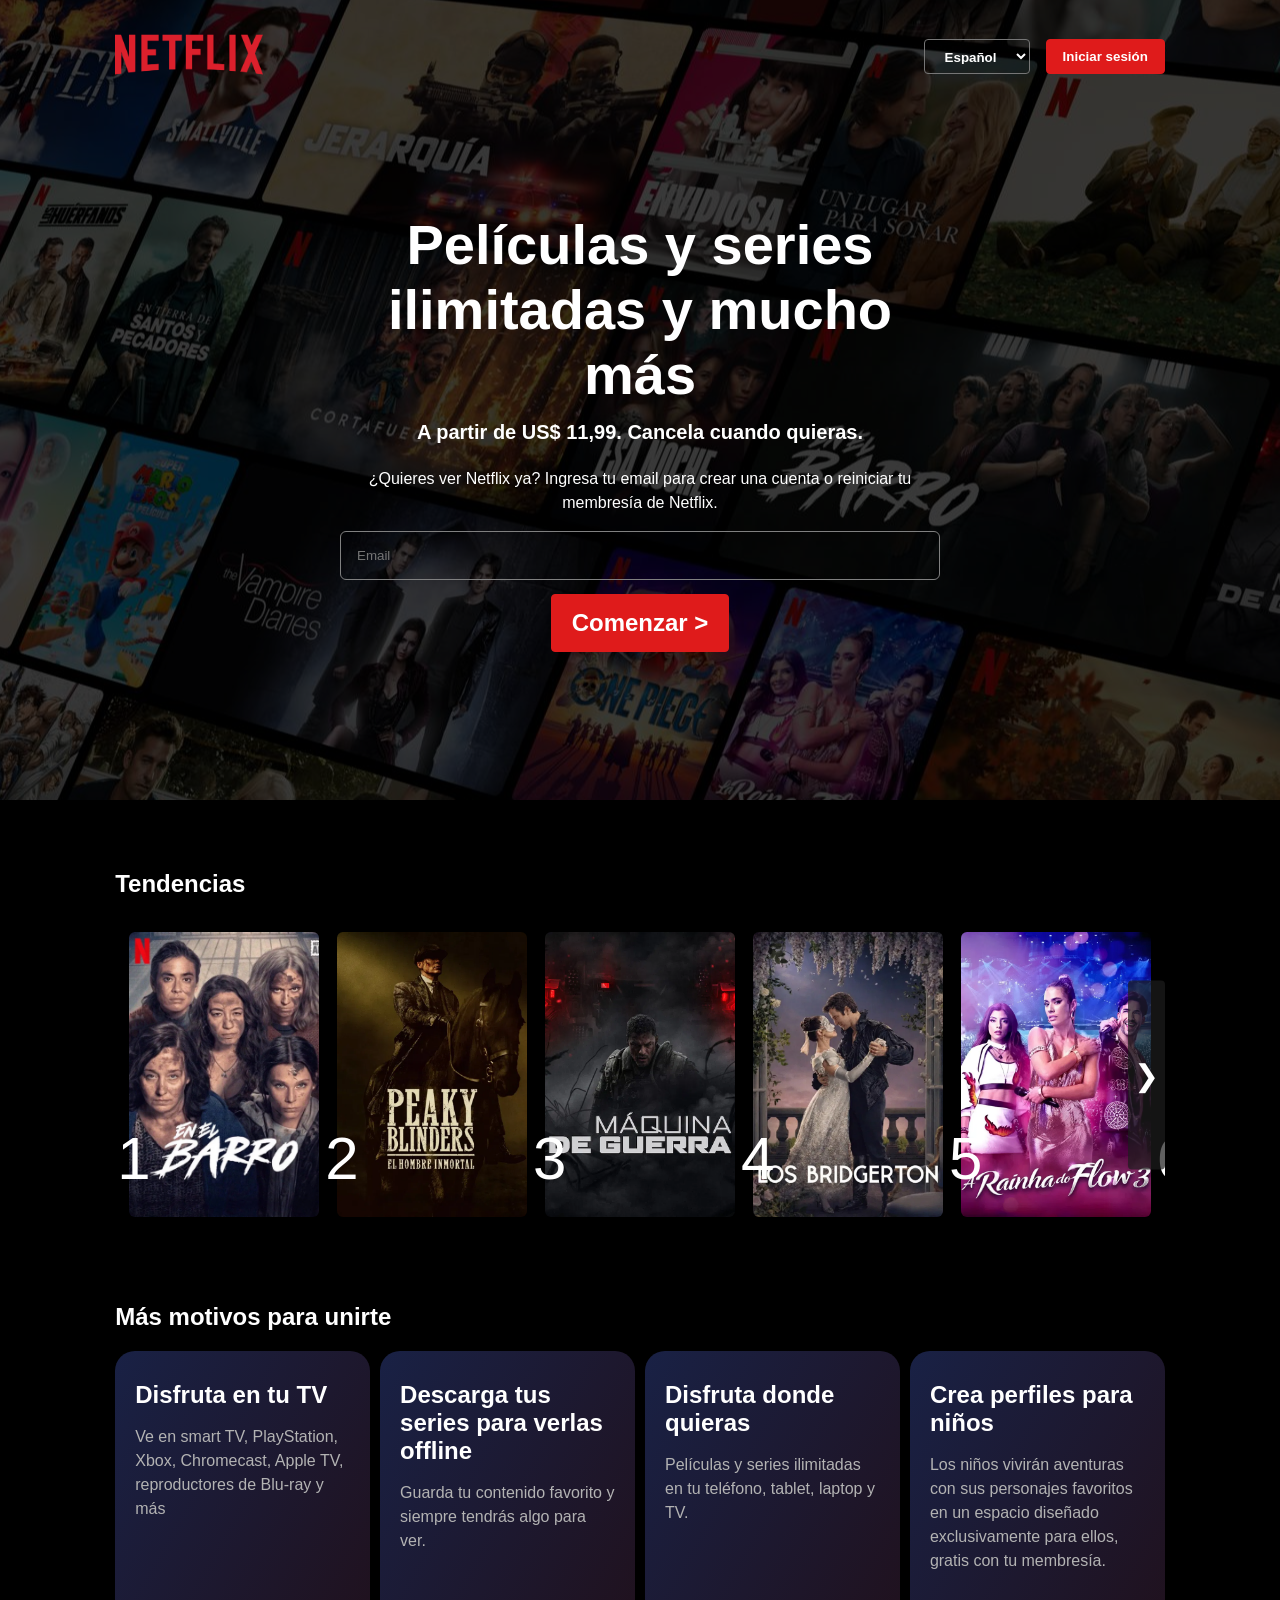
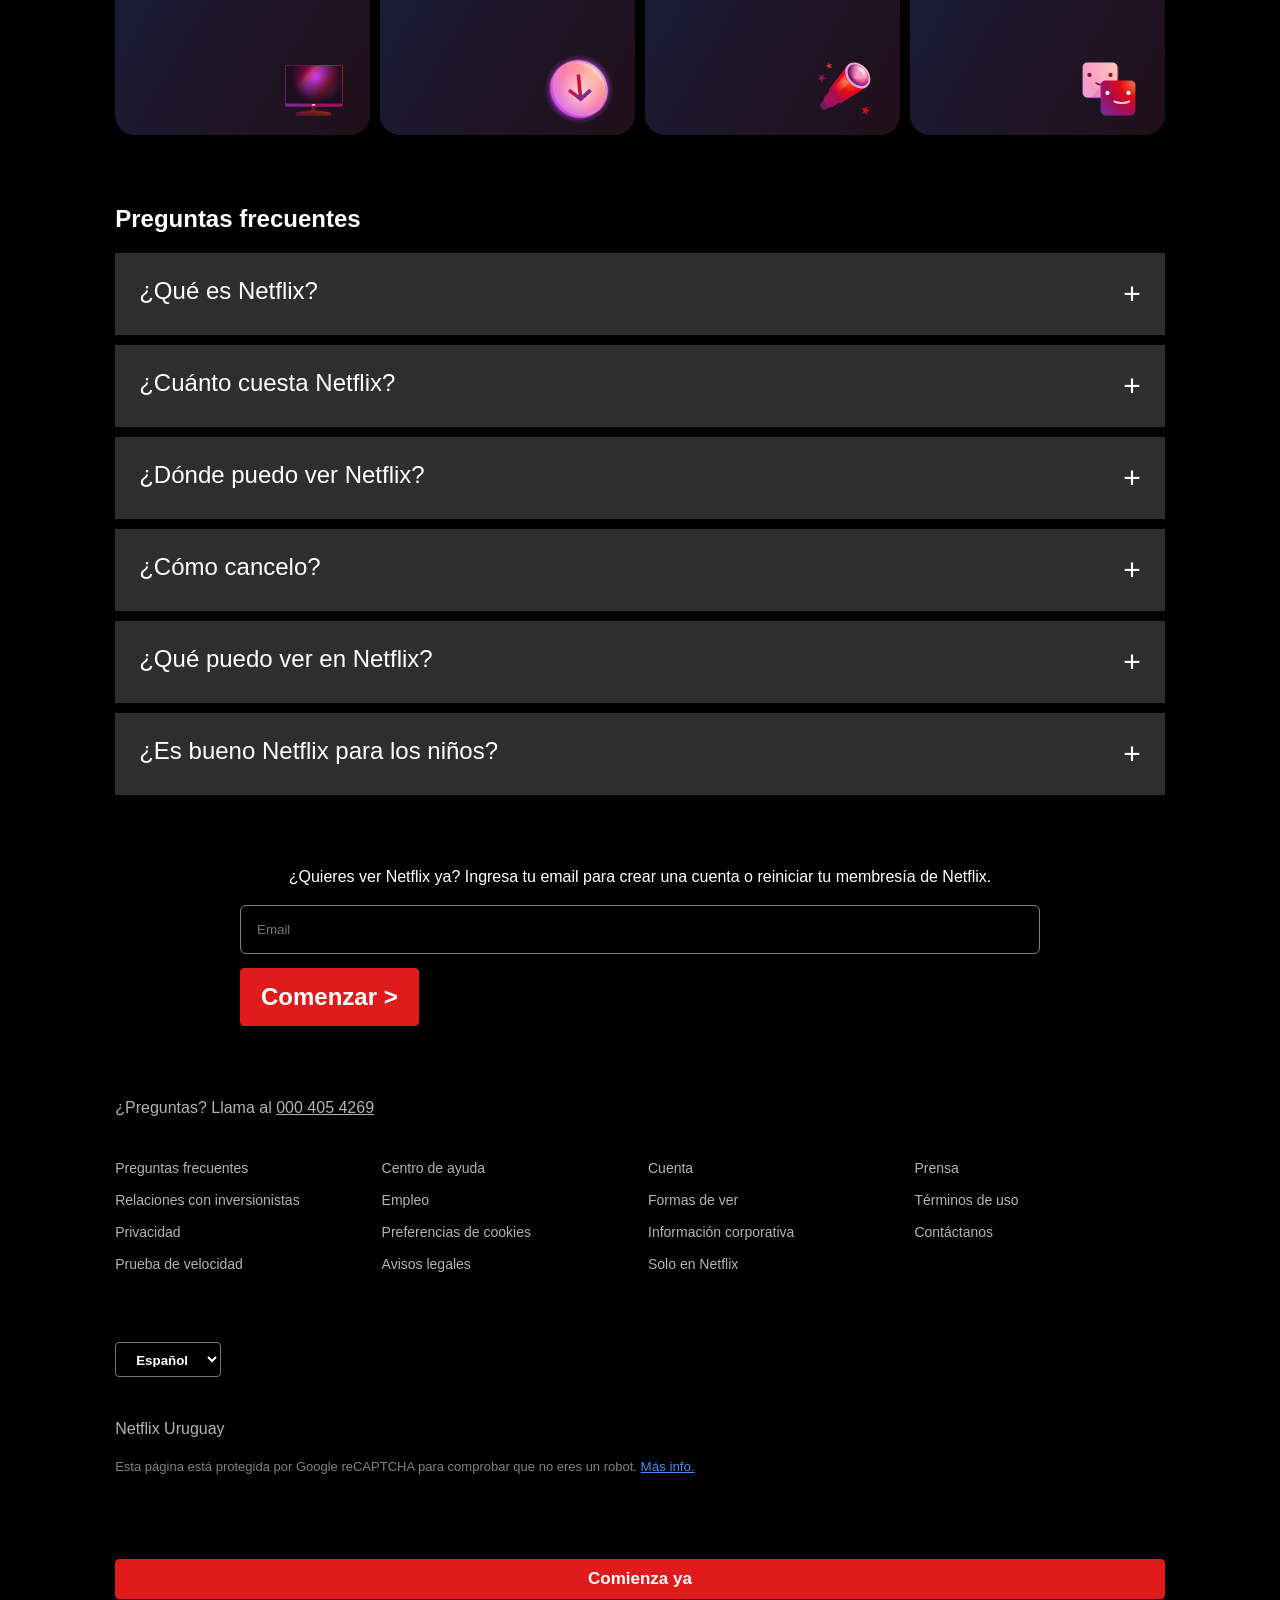
==== views/index.html @ f7d699e1 "Structure project" ====
<!doctype html>
<html lang="en">
  <head>
    <meta charset="UTF-8" />
    <meta name="viewport" content="width=device-width, initial-scale=1.0" />
    <title>Netflix Uruguay: Ve series online, ve películas online</title>
    <link rel="stylesheet" href="../css/styles.css" />
    <link rel="stylesheet" href="../css/base.css" />
    <link rel="icon" href="../imgs/icon.svg" />
  </head>
  <body>
    <header class="header">
      <div class="header__overlay">
        <div class="container">
          <section class="header__bar">
            <div class="header__logo">
              <img src="../imgs/logo.webp" alt="" />
            </div>
            <ul class="header__nav">
              <li>
                <select class="header__languages" name="" id="">
                  <option value="">Español</option>
                  <option value="">English</option>
                </select>
              </li>
              <li>
                <button class="btn" id="login">Iniciar sesión</button>
              </li>
            </ul>
          </section>

          <section class="header__info">
            <h1 class="header__title">
              Películas y series ilimitadas y mucho más
            </h1>
            <p class="header__price">
              A partir de US$ 11,99. Cancela cuando quieras.
            </p>
            <p>
              ¿Quieres ver Netflix ya? Ingresa tu email para crear una cuenta o
              reiniciar tu membresía de Netflix.
            </p>
            <form class="header__form">
              <input type="email" placeholder="Email" />
              <button class="btn btn-comenzar">Comenzar ></button>
            </form>
          </section>
        </div>
      </div>
    </header>

    <main class="container">
      <section class="trend margin-top">
        <h2>Tendencias</h2>

        <div class="trend__carrousel">
          <div class="trend__container"></div>
          <button class="trend__arrow trend__arrow--left hide" id="trend-prev">
            &#10094
          </button>
          <button class="trend__arrow trend__arrow--right" id="trend-next">
            &#10095
          </button>
        </div>
      </section>

      <section class="benefits margin-top">
        <h2>Más motivos para unirte</h2>

        <div class="benefits__container"></div>
      </section>

      <section class="questions margin-top">
        <h2>Preguntas frecuentes</h2>

        <ul class="questions__list">
          <li class="questions__item">
            <details class="question">
              <summary class="question__title">¿Qué es Netflix?</summary>
              <div class="question__content">
                <p>
                  Netflix es un servicio de streaming que ofrece una gran
                  variedad de películas, series y documentales premiados en casi
                  cualquier pantalla conectada a internet.
                </p>
                <p>
                  Todo lo que quieras ver, sin límites ni comerciales, a un
                  costo muy accesible. Siempre hay algo nuevo por descubrir, ¡y
                  todas las semanas se agregan más películas y series!
                </p>
              </div>
            </details>
          </li>
          <li class="questions__item">
            <details class="question">
              <summary class="question__title">¿Cuánto cuesta Netflix?</summary>
              <div class="question__content">
                <p>
                  Disfruta de Netflix en tu smartphone, tablet, smart TV, laptop
                  o dispositivo de streaming, todo por una tarifa plana mensual.
                  Planes desde US$ 11,99 hasta US$ 21,99/mes.
                </p>
              </div>
            </details>
          </li>
          <li class="questions__item">
            <details class="question">
              <summary class="question__title">
                ¿Dónde puedo ver Netflix?
              </summary>
              <div class="question__content">
                <p>
                  Disfruta donde quieras, cuando quieras. Inicia sesión en tu
                  cuenta de Netflix para ver contenido al instante a través de
                  netflix.com desde tu computadora personal o en cualquier
                  dispositivo con conexión a internet que cuente con la app de
                  Netflix, como smart TV, smartphones, tablets, reproductores
                  multimedia y consolas de juegos.
                </p>
                <p>
                  Además, puedes descargar tus series favoritas con la app para
                  iOS o Android. Con la función de descarga, puedes ver
                  contenido donde vayas y sin conexión a internet. Lleva Netflix
                  contigo adonde sea.
                </p>
              </div>
            </details>
          </li>
          <li class="questions__item">
            <details class="question">
              <summary class="question__title">¿Cómo cancelo?</summary>
              <div class="question__content">
                <p>
                  Netflix es flexible. Cancela la membresía online con solo dos
                  clics. No hay cargos por cancelación. Inicia o cancela tu
                  cuenta cuando quieras.
                </p>
              </div>
            </details>
          </li>
          <li class="questions__item">
            <details class="question">
              <summary class="question__title">
                ¿Qué puedo ver en Netflix?
              </summary>
              <div class="question__content">
                <p>
                  Netflix tiene un amplio catálogo de películas, series,
                  documentales, animes, originales premiados y más. Todo lo que
                  quieras ver, cuando quieras.
                </p>
              </div>
            </details>
          </li>
          <li class="questions__item">
            <details class="question">
              <summary class="question__title">
                ¿Es bueno Netflix para los niños?
              </summary>
              <div class="question__content">
                <p>
                  La experiencia de Netflix para niños está incluida en la
                  membresía para que los padres tengan el control mientras los
                  peques disfrutan series y películas familiares en su propio
                  espacio.
                </p>
                <p>
                  Los perfiles para niños incluyen controles parentales
                  protegidos por PIN que te permiten restringir el contenido que
                  pueden ver los niños en función de la clasificación por edad y
                  bloquear determinados títulos que no quieras que los niños
                  vean.
                </p>
              </div>
            </details>
          </li>
        </ul>

        <div class="margin-top">
          <p class="questions__info">
            ¿Quieres ver Netflix ya? Ingresa tu email para crear una cuenta o
            reiniciar tu membresía de Netflix.
          </p>
          <form class="header__form">
            <input type="email" placeholder="Email" />
            <button class="btn btn-comenzar">Comenzar ></button>
          </form>
        </div>
      </section>
    </main>

    <footer class="footer container margin-top">
      <p class="footer__title">
        ¿Preguntas? Llama al <a href="#" class="footer__num">000 405 4269</a>
      </p>

      <ul class="footer__list">
        <li class="footer__item"><a href="#">Preguntas frecuentes</a></li>
        <li class="footer__item"><a href="#">Centro de ayuda</a></li>
        <li class="footer__item"><a href="#">Cuenta</a></li>
        <li class="footer__item"><a href="#">Prensa</a></li>
        <li class="footer__item">
          <a href="#">Relaciones con inversionistas</a>
        </li>
        <li class="footer__item"><a href="#">Empleo</a></li>
        <li class="footer__item"><a href="#">Formas de ver</a></li>
        <li class="footer__item"><a href="#">Términos de uso</a></li>
        <li class="footer__item"><a href="#">Privacidad</a></li>
        <li class="footer__item"><a href="#">Preferencias de cookies</a></li>
        <li class="footer__item"><a href="#">Información corporativa</a></li>
        <li class="footer__item"><a href="#">Contáctanos</a></li>
        <li class="footer__item"><a href="#">Prueba de velocidad</a></li>
        <li class="footer__item"><a href="#">Avisos legales</a></li>
        <li class="footer__item"><a href="#">Solo en Netflix</a></li>
      </ul>

      <select class="header__languages margin-top" name="" id="">
        <option value="">Español</option>
        <option value="">English</option>
      </select>

      <p class="footer__tag">Netflix Uruguay</p>

      <p class="footer__copyright">
        Esta página está protegida por Google reCAPTCHA para comprobar que no
        eres un robot. <button>Más info.</button>
      </p>

      <button class="btn margin-top">Comienza ya</button>
    </footer>

    <script type="module" src="../js/index.mjs"></script>
  </body>
</html>
---- css/styles.css ----
body {
  background-color: var(--black);
}

/* Header */
.header {
  background-image: url("../imgs/background.jpg");
  background-repeat: no-repeat;
  background-position: center center;
}

.header__overlay {
  background-color: var(--overlay);
  padding-bottom: 8rem;
  height: 60rem;
}

.header__bar {
  display: flex;
  justify-content: space-between;
  align-items: center;
  padding: 1rem 0;
}

.header__nav {
  display: flex;
  gap: 1.6rem;
}

.header__nav .btn,
.header__languages {
  height: 3.5rem;
}

.header__info {
  text-align: center;
  margin: 10rem auto 0;
}

.header__title {
  font-size: 3.2rem;
  margin-bottom: 0;
}

.header__price {
  margin-top: 1rem;
}

.header__form input {
  border: 1px solid var(--footer-copyright);
  border-radius: 0.6rem;
  background-color: transparent;
  padding: 1.6rem;
  color: inherit;
}

.header__form button {
  align-self: center;
  font-size: 1.8rem;
}

/* Tendencias */

.trend__carrousel {
  overflow: hidden;
}

.trend__carrousel,
.trend__article {
  position: relative;
}

.trend__container {
  display: flex;
  gap: 1rem;
  padding: 1rem 0 1rem 1rem;
  transition: transform 0.6s cubic-bezier(0.5, 0, 0.1, 1);
}

.trend__article {
  flex: 0 0 calc(33.3% - 1rem);
  min-width: calc(33.3% - 1rem);
  cursor: pointer;
  transition: 0.3s ease;
}

.trend__article:hover {
  transform: scale(1.1);
}

.trend__img {
  min-width: 10rem;
  padding: 0.4rem;
  border-radius: 1rem;
}

.trend__num {
  position: absolute;
  left: -4%;
  bottom: 10%;

  font-size: 6rem;
}

.trend__arrow {
  position: absolute;
  font-size: 3rem;
  background-color: var(--background-arrows);
  border: none;
  color: inherit;
  top: 50%;
  transform: translateY(-50%);
  height: 60%;
  border-radius: 0.4rem;
  cursor: pointer;
}

.trend__arrow--left {
  left: 0;
}

.trend__arrow--right {
  right: 0;
}

/* Benefits */
.benefits__container {
  display: grid;
  gap: 1rem;
}

.benefits__benefit {
  background-image: linear-gradient(
    120deg,
    var(--gradiant-1),
    var(--gradiant-2)
  );
  padding: 1rem 2rem;
  border-radius: 2rem;

  display: flex;
  flex-direction: column;
}

.benefits__benefit svg {
  align-self: flex-end;
  margin-top: auto;
}

.benefits__title {
  font-size: 2rem;
  margin: 2rem 0 0 0;
}
.benefits__info {
  color: var(--benefits-paragraph);
}

/* Questions */
.questions .btn {
  align-self: flex-start;
}

.questions__list {
  display: flex;
  flex-direction: column;
  gap: 1rem;
}

.questions__item {
  background-color: var(--question);
  transition: 0.2s ease;
}

.questions__item:hover {
  background-color: var(--question-hover);
}

.question {
  cursor: pointer;
}

.question p {
  font-size: 1.8rem;
}

.question__title {
  padding: 2.4rem;
  font-size: 1.8rem;
  list-style: none;
  display: flex;
  justify-content: space-between;
}

.question__title::after {
  content: " +";
  margin-left: 4rem;
  font-size: 3rem;
}

.question__content {
  padding: 0 2.4rem 2.4rem 2.4rem;
}

.question[open] .question__title::after {
  content: " x";
}

/* Footer */
.footer__num {
  text-decoration: underline;
}

.footer__title,
.footer__item a,
.footer__tag,
.footer__num {
  color: var(--footer);
}

.footer__item a {
  font-size: 1.4rem;
}

.footer__tag {
  margin-top: 4rem;
}

.footer__copyright {
  font-size: 1.3rem;
  color: var(--footer-copyright);
}

.footer__copyright button {
  text-decoration: underline;
  color: var(--footer-copyright-button);
  background-color: transparent;
  border: none;
  padding: 0;
}

.footer .btn {
  width: 100%;
  font-size: 1.7rem;
  margin-bottom: 2.4rem;
}

@media (min-width: 600px) {
  .header__form {
    flex-direction: row;
  }

  .header__form input {
    min-width: 25.4rem;
  }

  /* Questions */
  .footer__list {
    grid-template-columns: repeat(2, 1fr);
  }

  .questions .header__form input {
    flex-basis: 70%;
  }

  .questions .header__form button {
    flex-basis: 30%;
  }

  .questions__info {
    text-align: center;
  }

  .trend__article {
    flex: 0 0 calc(25% - 1rem);
    min-width: calc(25% - 1rem);
  }
}

@media (min-width: 960px) {
  .header__info {
    margin-top: 10rem;
    max-width: 60rem;
  }

  .header__title {
    font-size: 4rem;
  }

  .header__overlay {
    height: 70rem;
  }

  .header__form input {
    min-width: 34rem;
  }

  /* Trend */
  .trend__article {
    flex: 0 0 calc(20% - 1rem);
    min-width: calc(20% - 1rem);
  }

  .trend__article div {
    min-height: 19rem;
    object-fit: cover;
  }

  /* Benefits */
  .benefits__container {
    grid-template-columns: repeat(2, 1fr);
  }

  /* Questions */
  .footer__list {
    grid-template-columns: repeat(3, 1fr);
  }

  .question p {
    font-size: 2.4rem;
  }

  .question__title {
    font-size: 2.4rem;
  }

  .questions .header__form {
    margin: 0 auto;
    max-width: 64rem;
  }
}

@media (min-width: 1280px) {
  /* Header */
  .header__form input {
    min-width: 38rem;
  }

  .header__form button {
    font-size: 2.4rem;
  }

  .header__overlay {
    height: 80rem;
  }

  .header__title {
    font-size: 5.6rem;
  }

  .header__price {
    font-size: 2rem;
    font-weight: 600;
  }

  /* Benefits */
  .benefits__container {
    grid-template-columns: repeat(4, 1fr);
  }

  .benefits__title {
    font-size: 2.4rem;
  }

  .benefits__info {
    margin-bottom: 8rem;
  }

  /* Questions */

  .questions .header__form {
    margin: 0 auto;
    max-width: 80rem;
  }

  /* Footer */
  .footer__list {
    grid-template-columns: repeat(4, 1fr);
  }
}

@media (min-width: 1690px) {
  .header__overlay {
    height: 100vh;
  }

  .header__info {
    margin-top: 20rem;
  }

  .header__title {
    font-size: 6rem;
    font-weight: 900;
  }
}
---- css/base.css ----
:root {
  --white: #fff;
  --black: #000;
  --overlay: rgba(0, 0, 0, 0.7);
  --input: rgba(0, 0, 0, 0.4);
  --border-bottom: rgba(109, 109, 109, 0.4);
  --gradiant-1: #192145;
  --gradiant-2: #210f18;
  --gradiant-login: #421417;
  --question: #2e2e2e;
  --question-hover: #424242;
  --benefits-paragraph: #b3b3b3;
  --principalColor: #df1b1b;
  --principalColor-hover: #bd1818;
  --background-arrows: rgba(29, 29, 29, 0.7);
  --footer: #b3b3b3;
  --footer-copyright: #808080;
  --footer-copyright-button: #458ef5;
  --paragraph: #ffffffb3;
  --login-main--footer: #ffffff80;
  --login-footer: #161616;
}

html {
  font-size: 62.5%; /* 1rem = 10px */
  box-sizing: border-box;
}

* {
  box-sizing: inherit;
}

body {
  margin: 0;
  padding: 0;
  color: var(--white);

  font-family: Arial, Helvetica, sans-serif;
}

a {
  text-decoration: none;
}

h2 {
  font-size: 1.8rem;
}

img {
  max-width: 100%;
}

option {
  color: var(--black);
}

p {
  font-size: 1.6rem;
  line-height: 1.5;
}

ul {
  padding: 0;
  margin: 0;
  list-style: none;
}

/* Utilities */
.container {
  max-width: 140rem;
  width: 90%;
  margin: 0 auto;
}

.btn {
  background-color: var(--principalColor);
  border: 1px solid var(--principalColor);
  color: inherit;
  transition: 0.4s ease;
}
.btn:hover {
  background-color: var(--principalColor-hover);
  border-color: var(--principalColor-hover);
}

.btn,
.header__languages {
  border-radius: 0.4rem;
  padding: 0.9rem 1.6rem;
  font-weight: bold;
  cursor: pointer;
}

.btn-comenzar {
  padding: 1.4rem 2rem;
}

.margin-top {
  margin-top: 7rem;
}

.header__logo {
  max-width: 10.8rem;
  padding: 1rem 0;
}

.header__languages {
  background-color: transparent;
  color: inherit;
}

.header__form {
  display: flex;
  justify-content: center;
  flex-direction: column;
  column-gap: 1rem;
  row-gap: 1.4rem;
}

.hide {
  display: none;
}

.footer__list {
  display: grid;
  gap: 1.6rem;
}

.footer__title {
  margin-bottom: 4rem;
}

/* Header */

@media (min-width: 960px) {
  h2 {
    font-size: 2.4rem;
  }

  /* Utilities */
  .container {
    width: 87%;
  }

  /* Header */
  .header__logo {
    min-width: 14.8rem;
  }
}

@media (min-width: 1280px) {
  .container {
    max-width: 82%;
  }
}

@media (min-width: 1690px) {
  .container {
    max-width: 120rem;
  }
}
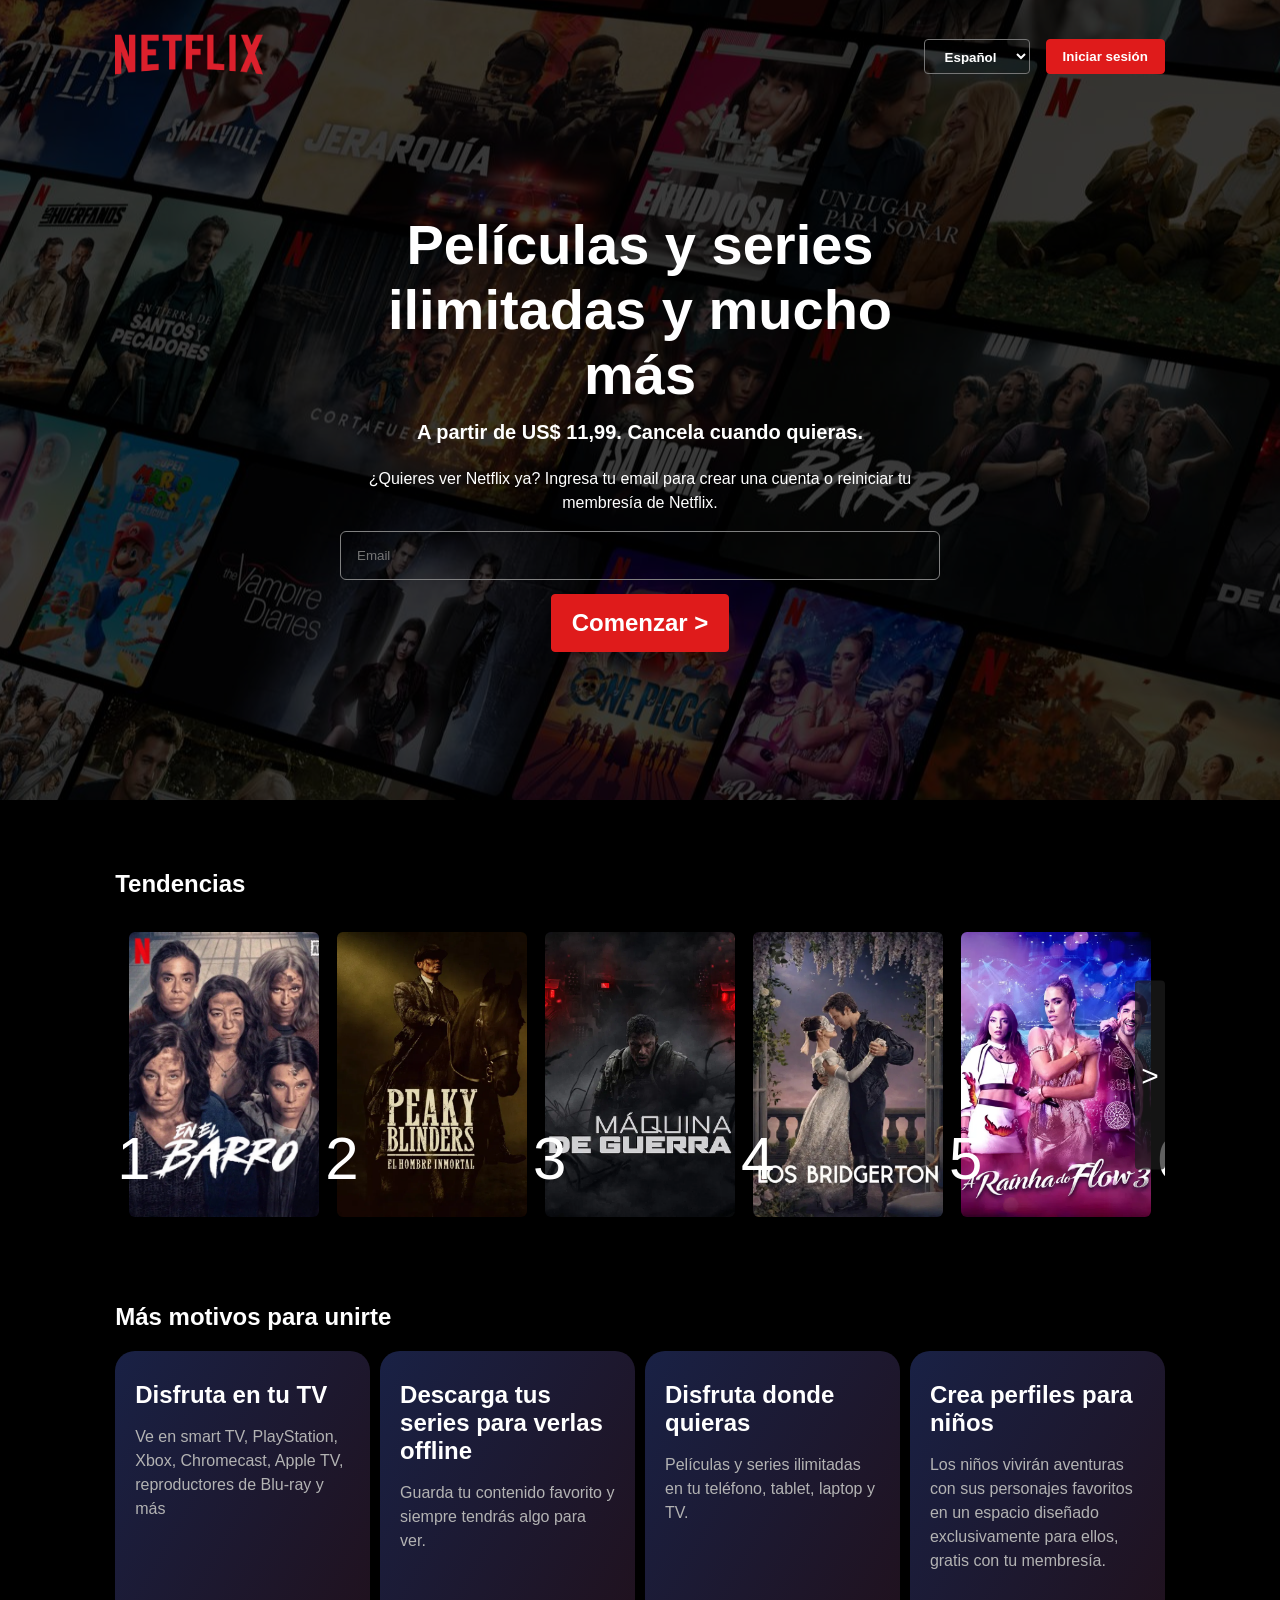
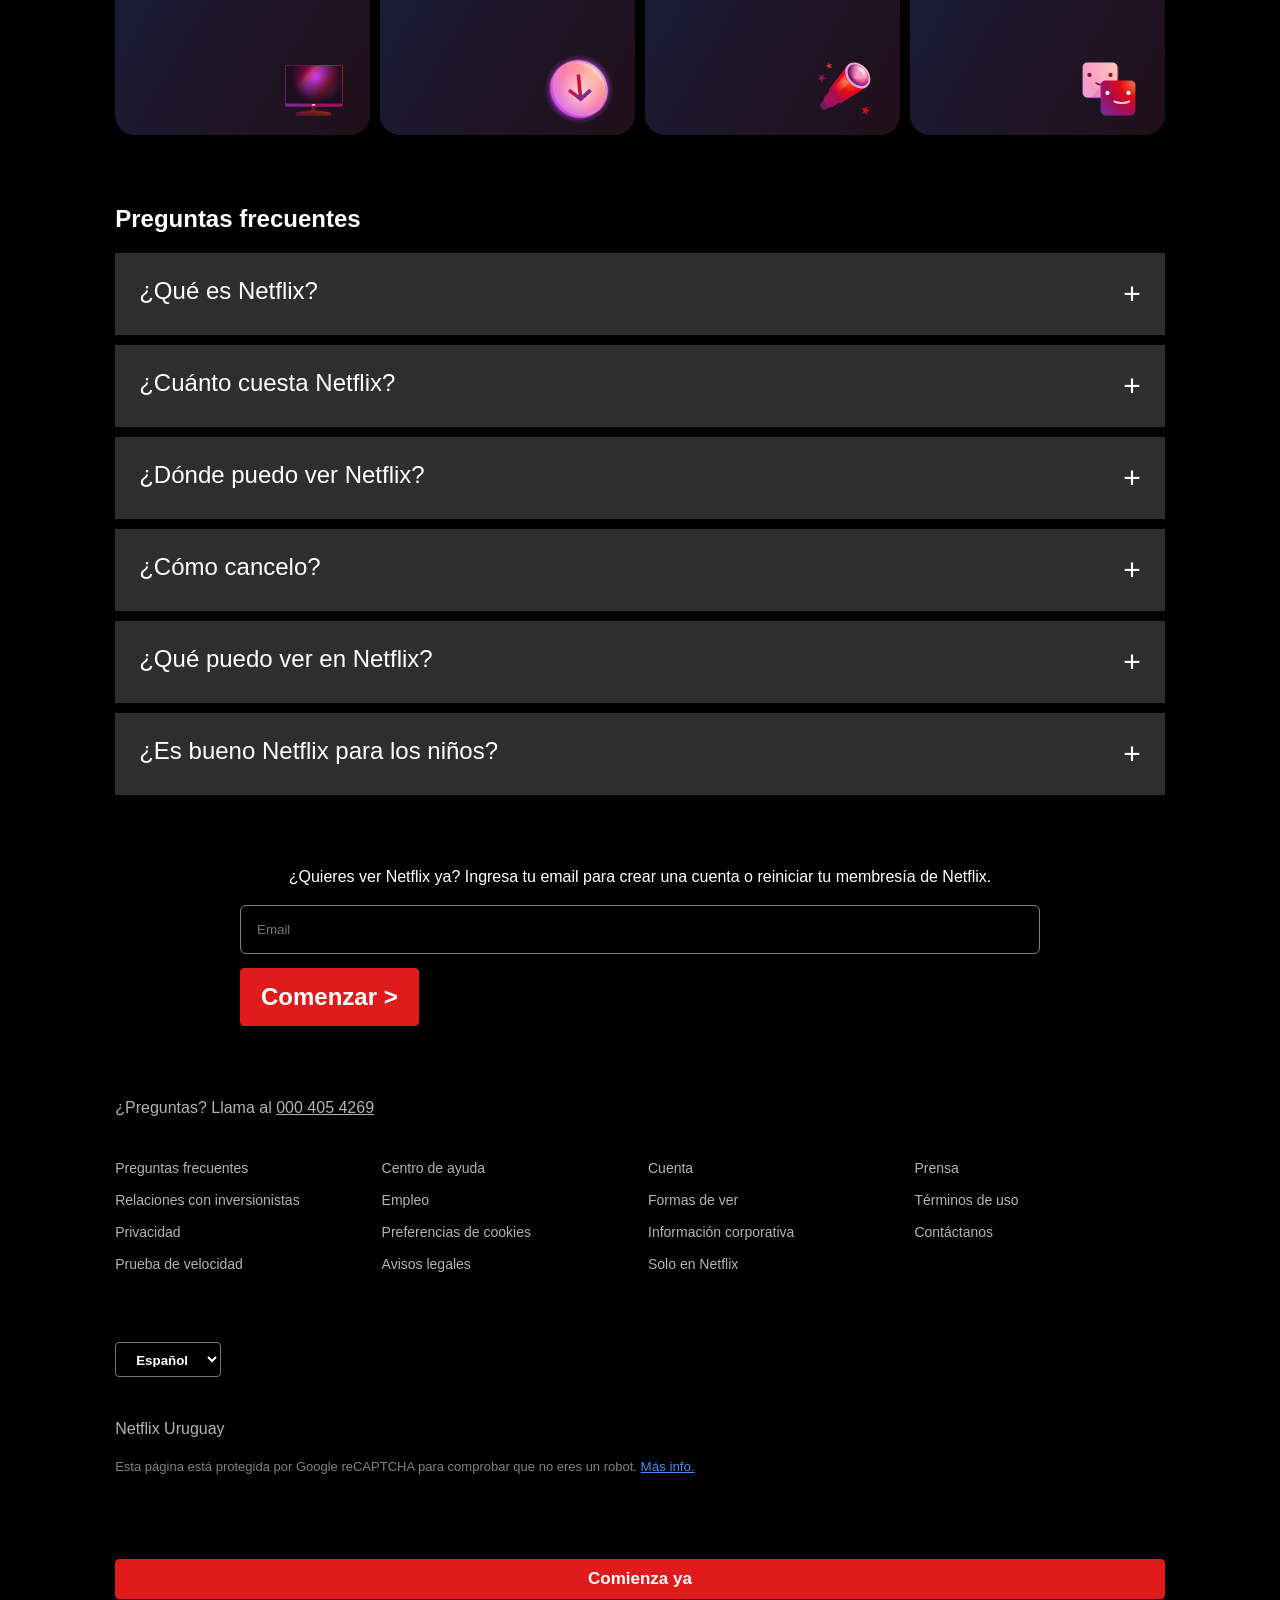
==== commit 6175dbff: "Improve index page" ====
--- a/views/index.html
+++ b/views/index.html
@@ -41,8 +41,10 @@
               reiniciar tu membresía de Netflix.
             </p>
             <form class="header__form">
-              <input type="email" placeholder="Email" />
-              <button class="btn btn-comenzar">Comenzar ></button>
+              <input type="email" placeholder="Email" id="email-index" />
+              <button class="btn btn-comenzar" id="comenzar-index">
+                Comenzar >
+              </button>
             </form>
           </section>
         </div>
@@ -56,10 +58,10 @@
         <div class="trend__carrousel">
           <div class="trend__container"></div>
           <button class="trend__arrow trend__arrow--left hide" id="trend-prev">
-            &#10094
+            <
           </button>
           <button class="trend__arrow trend__arrow--right" id="trend-next">
-            &#10095
+            >
           </button>
         </div>
       </section>
@@ -229,6 +231,13 @@
       <button class="btn margin-top">Comienza ya</button>
     </footer>
 
+    <div class="modal-overlay hide">
+      <div class="modal-content">
+        <p>Esperando más funcionalidades.</p>
+        <button class="btn" id="btn-close-modal">Ok</button>
+      </div>
+    </div>
+
     <script type="module" src="../js/index.mjs"></script>
   </body>
 </html>
--- a/css/styles.css
+++ b/css/styles.css
@@ -1,5 +1,39 @@
 body {
   background-color: var(--black);
+}
+
+/* Modal */
+.modal-overlay {
+  position: fixed;
+  left: 0;
+  top: 0;
+  z-index: 100;
+  height: 100vh;
+  width: 100vw;
+  background-color: var(--overlay);
+
+  display: flex;
+  justify-content: center;
+  align-items: center;
+}
+.modal-content {
+  background-color: var(--white);
+  color: var(--black);
+  padding: 2rem;
+  border-radius: 1rem;
+  width: 60rem;
+  max-width: 90%;
+  bottom: 50%;
+  box-shadow: 0 10px 25px rgba(0, 0, 0, 0.2);
+}
+.modal-content p {
+  margin: 0;
+  font-size: 2rem;
+}
+
+.modal-content .btn {
+  color: var(--white);
+  margin-top: 2rem;
 }
 
 /* Header */
@@ -44,14 +78,6 @@
 
 .header__price {
   margin-top: 1rem;
-}
-
-.header__form input {
-  border: 1px solid var(--footer-copyright);
-  border-radius: 0.6rem;
-  background-color: transparent;
-  padding: 1.6rem;
-  color: inherit;
 }
 
 .header__form button {
--- a/css/base.css
+++ b/css/base.css
@@ -19,6 +19,7 @@
   --paragraph: #ffffffb3;
   --login-main--footer: #ffffff80;
   --login-footer: #161616;
+  --error: #aa1414;
 }
 
 html {
@@ -48,6 +49,10 @@
 
 img {
   max-width: 100%;
+}
+
+input:focus {
+  outline: none;
 }
 
 option {
@@ -117,8 +122,12 @@
   row-gap: 1.4rem;
 }
 
-.hide {
-  display: none;
+.header__form input {
+  border: 1px solid var(--footer-copyright);
+  border-radius: 0.6rem;
+  background-color: transparent;
+  padding: 1.6rem;
+  color: inherit;
 }
 
 .footer__list {
@@ -130,6 +139,18 @@
   margin-bottom: 4rem;
 }
 
+.error-message {
+  color: var(--error);
+  margin: 0;
+  font-size: 1.4rem;
+  display: flex;
+  align-items: center;
+  gap: 0.5rem;
+}
+
+.hide {
+  display: none;
+}
 /* Header */
 
 @media (min-width: 960px) {
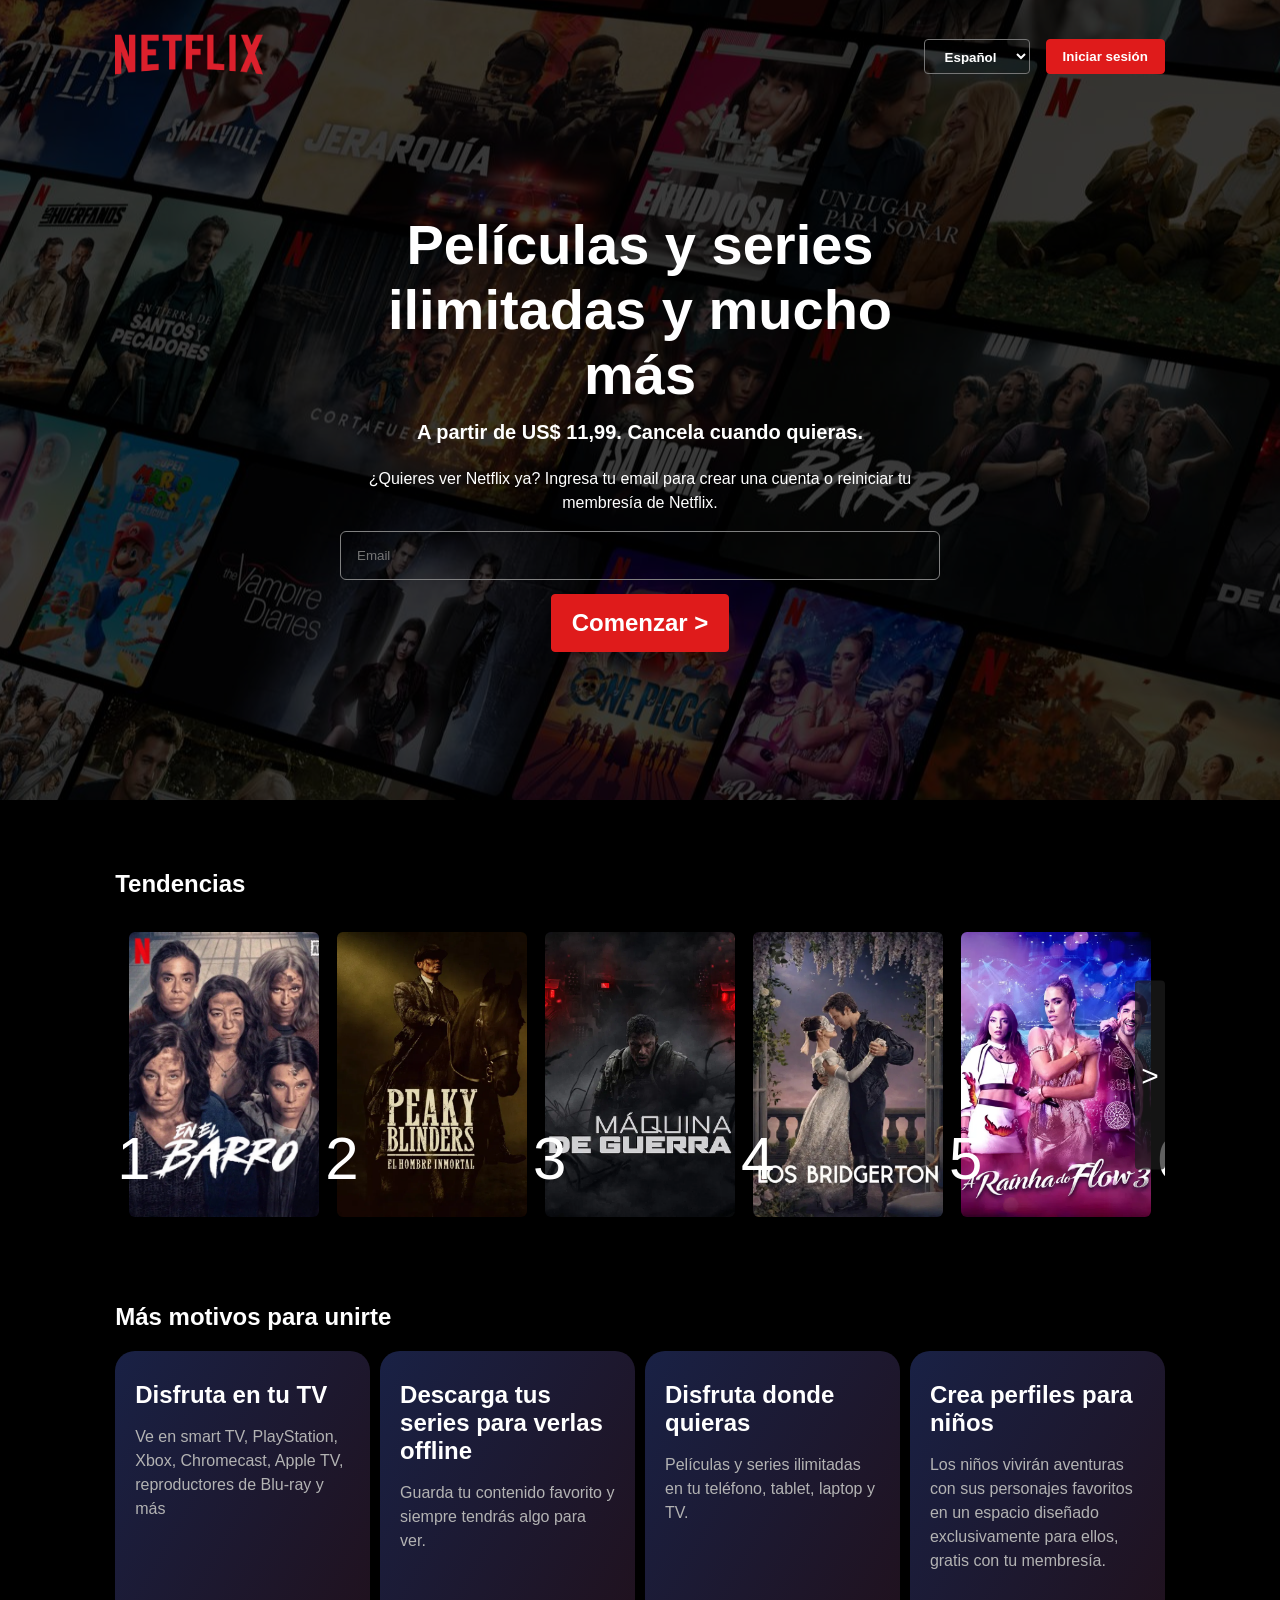
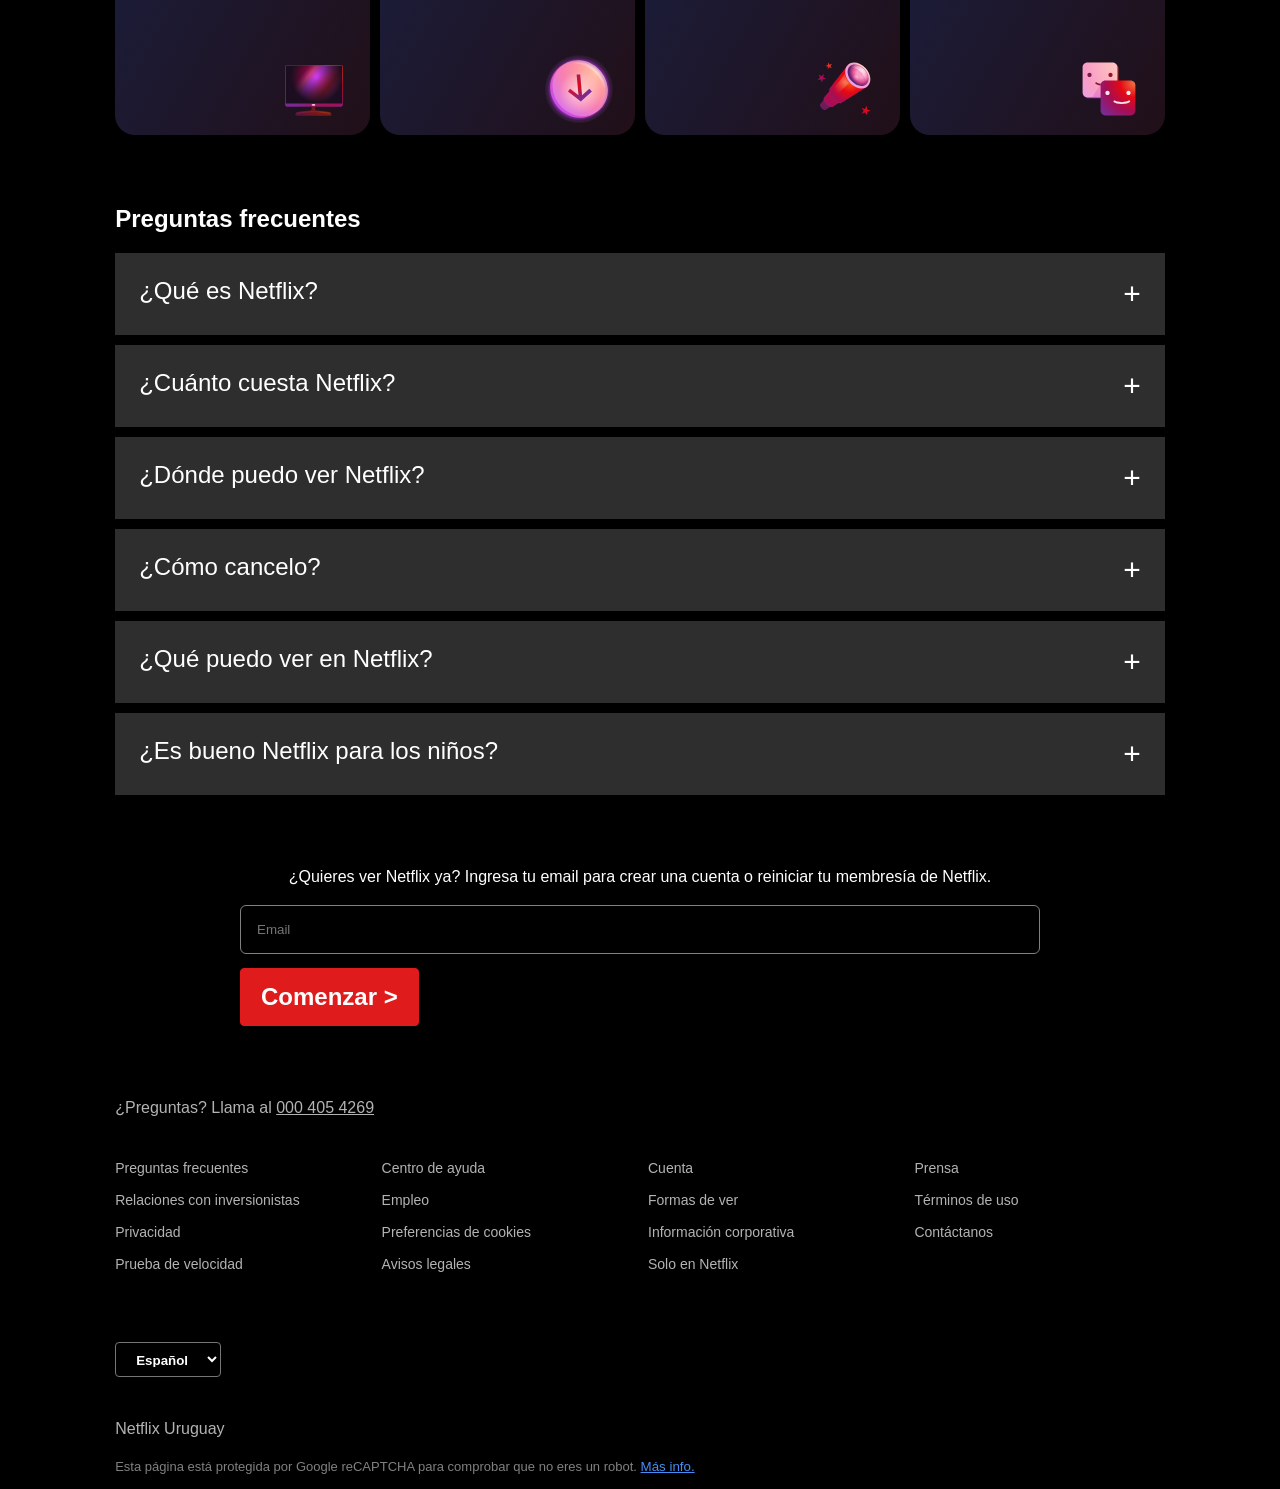
==== commit c81c61ae: "Working in button" ====
--- a/views/index.html
+++ b/views/index.html
@@ -228,7 +228,7 @@
         eres un robot. <button>Más info.</button>
       </p>
 
-      <button class="btn margin-top">Comienza ya</button>
+      <button class="btn bottom-btn" id="bottom-btn">Comienza ya</button>
     </footer>
 
     <div class="modal-overlay hide">
--- a/css/styles.css
+++ b/css/styles.css
@@ -34,6 +34,22 @@
 .modal-content .btn {
   color: var(--white);
   margin-top: 2rem;
+}
+
+.bottom-btn {
+  font-size: 1.8rem;
+  position: fixed;
+  bottom: 2rem;
+  width: 90%;
+  left: 50%;
+  transform: translate(-50%, 100%);
+
+  transition:
+    transform 0.5s cubic-bezier(0.4, 0, 0.2, 1),
+    opacity 0.3s ease;
+
+  box-shadow: 1rem 0 2rem var(--black);
+  opacity: 0;
 }
 
 /* Header */
@@ -232,6 +248,10 @@
 }
 
 /* Footer */
+.footer {
+  position: relative;
+}
+
 .footer__num {
   text-decoration: underline;
 }
@@ -264,12 +284,6 @@
   padding: 0;
 }
 
-.footer .btn {
-  width: 100%;
-  font-size: 1.7rem;
-  margin-bottom: 2.4rem;
-}
-
 @media (min-width: 600px) {
   .header__form {
     flex-direction: row;
@@ -299,6 +313,11 @@
   .trend__article {
     flex: 0 0 calc(25% - 1rem);
     min-width: calc(25% - 1rem);
+  }
+
+  .bottom-btn {
+    transform: translateY(100%);
+    display: none;
   }
 }
 
